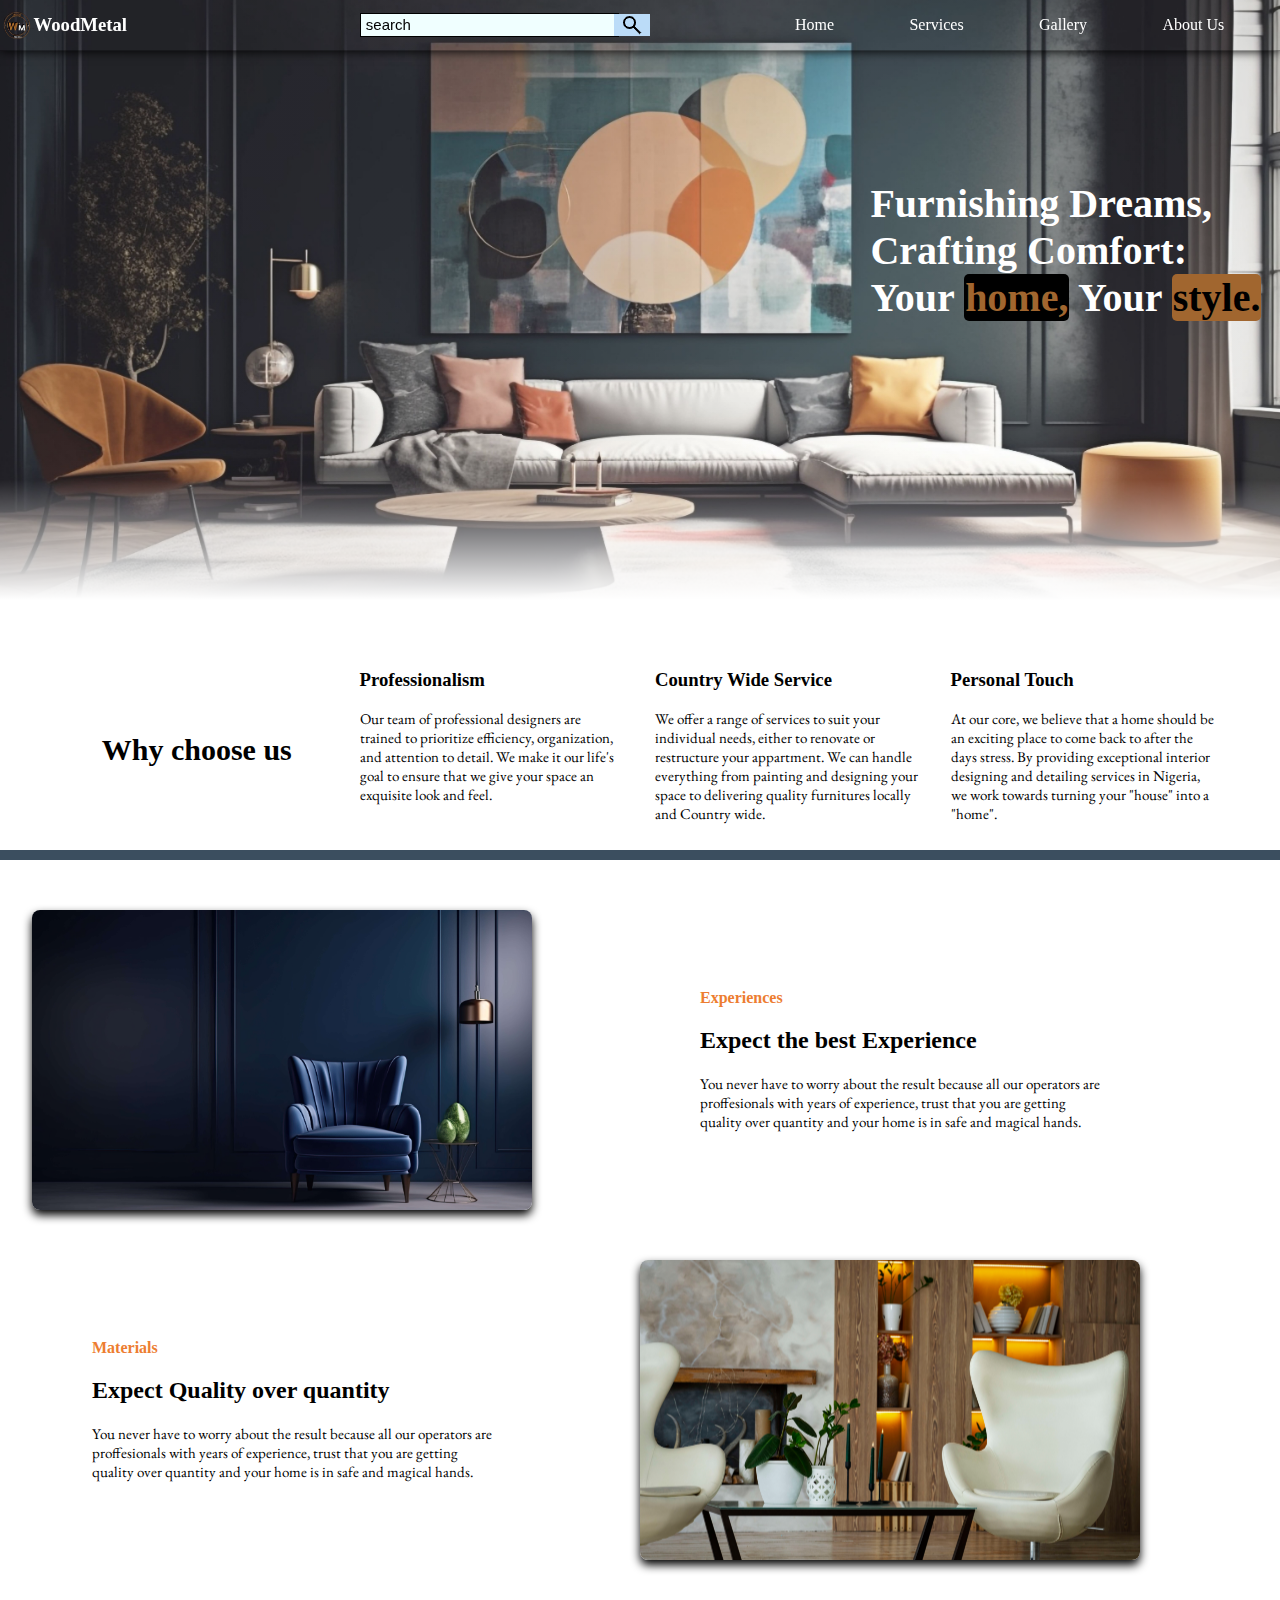
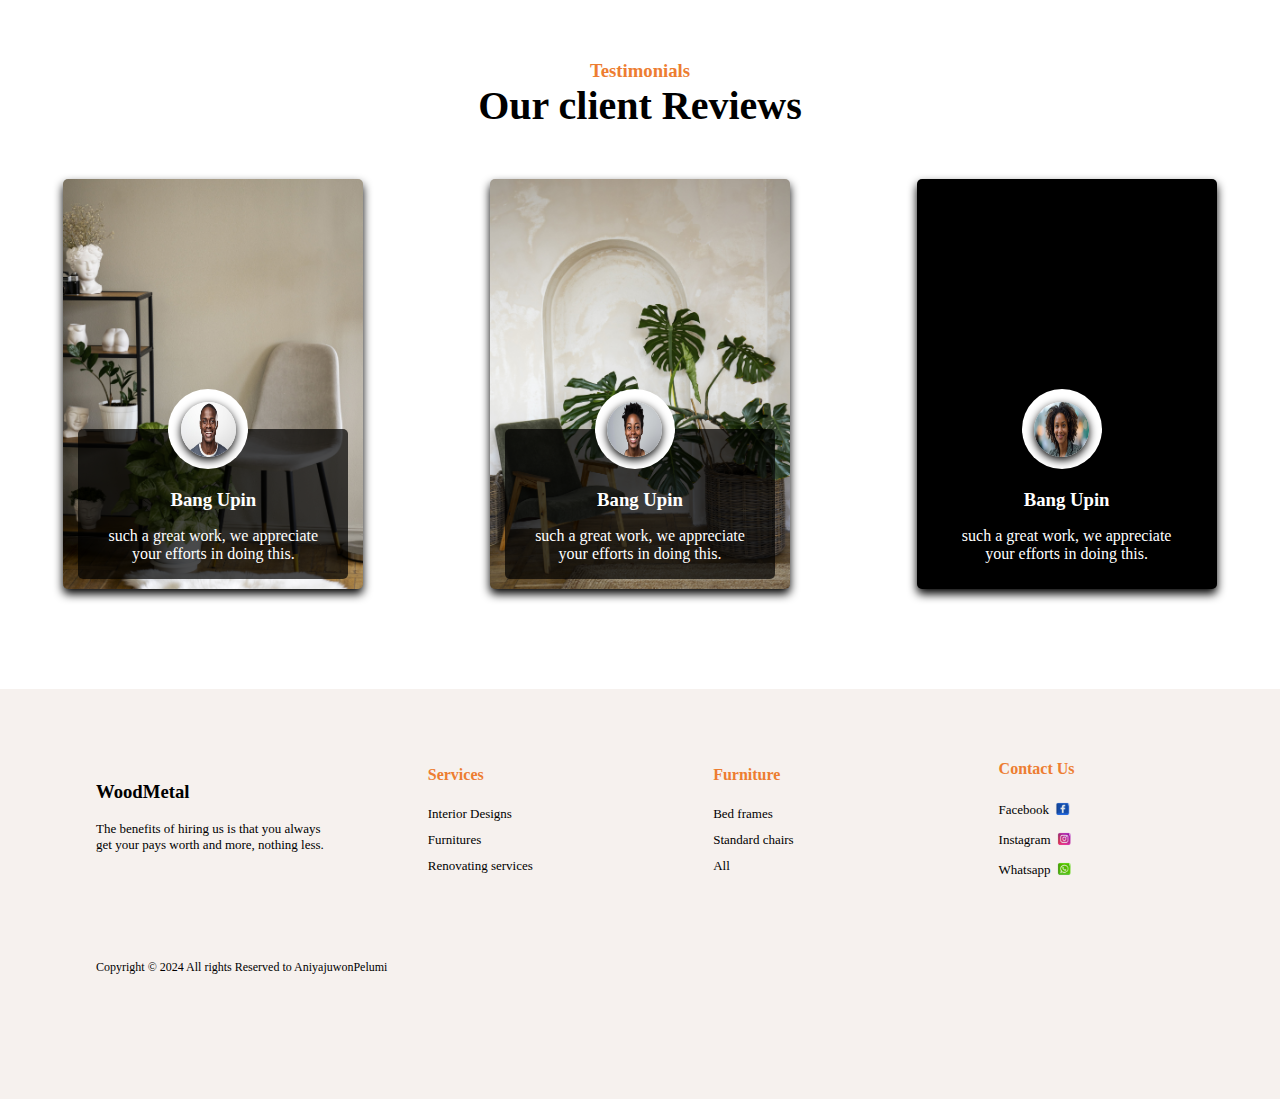
==== index.html @ c74e2928 "My first Commit" ====
<!DOCTYPE html>
<html lang="en">
  <head>
    <meta charset="UTF-8">
    <meta name="viewport" content="width= device-width, initial-scale= 1.0">
    <link rel="stylesheet" href="styles.css">
    <link rel="preconnect" href="https://fonts.googleapis.com">
<link rel="preconnect" href="https://fonts.gstatic.com" crossorigin>
<link href="https://fonts.googleapis.com/css2?family=EB+Garamond:ital,wght@0,400..800;1,400..800&display=swap" rel="stylesheet">
  </head>

  <body>
    <div class="hero-section">
      <div class="left-section">
        <div class="logo">
          
            <img src="./icons/WhatsApp_Image_2024-03-09_at_09.58.32_314a6c42-removebg-preview.png">
            <h3>WoodMetal</h3>
          
        </div>
      </div>
      <div class="middle-section">
        <input type="text" placeholder="search">
        <button class="search-button"><img src="./assets/search_FILL0_wght400_GRAD0_opsz24.png" class="search-icon"></button>
      </div>
      <div class="right-section">
        <a href="#"><p>Home</p></a>
        <a href="#"><p>Services</p></a>
        <a href="products.html"><p>Gallery</p></a>
        <a href="about.html"><p>About Us</p></a>
      </div>
    </div>
    <header>
      <div class="motto">
        <div><h1>Furnishing Dreams,</h1></div>
        <div><h1>Crafting Comfort:</h1></div>
        <div><h1>Your <span style="color: #A1662F; background-color: black; padding: 1px; border-radius: 5px;">home,</span> Your <span style="color: black; background-color: #A1662F; padding: 1px; border-radius: 5px;"> style.</span></h1></div>
      </div>
    </header>

    <main>
      <section class="introduction">
        <div class="grid one"><h1>Why choose us</h1></div>
        <div>
          <div><h3>Professionalism</h3></div>
          <div><p>Our team of professional designers are trained to prioritize efficiency, organization, and attention to detail. We make it our life's goal to ensure that we give your space an exquisite look and feel.</p></div>
          <div></div>
        </div>

        <div>
          <div><h3>Country Wide Service</h3></div>
          <div><p>We offer a range of services to suit your individual needs, either to renovate or restructure your appartment. We can handle everything from painting and designing your space to delivering quality furnitures locally and Country wide.</p></div>
        </div>

        <div>
          <div><h3>Personal Touch</h3></div>
          <div><p>At our core, we believe that a home should be an exciting place to come back to after the days stress. By providing exceptional interior designing and detailing services in Nigeria, we work towards turning your "house" into a "home".</p></div>
        </div>
      </section>
    </main>

    <div class="divider"></div>

    <section class="body">
      <div class="body-grid">
        <div class="image">
          
        </div>

        <div class="text">
          <h4 style="color: #ED7D31;">Experiences</h4>
          <h2>Expect the best Experience</h2>
          <p>You never have to worry about the result because all our operators are proffesionals with years of experience, trust that you are getting quality over quantity and your home is in safe and magical hands.</p>
        </div>
      </div>

      <div class="body-grid">
        <div class="text">
          <h4 style="color: #ED7D31;">Materials</h4>
          <h2>Expect Quality over quantity</h2>
          <p>You never have to worry about the result because all our operators are proffesionals with years of experience, trust that you are getting quality over quantity and your home is in safe and magical hands.</p>
        </div>

        <div class="image two">

        </div>
      </div>
    </section>

    <section class="testimonials">
      <div style="text-align: center; margin-bottom: 50px;">
        <h3 style="color: #ED7D31; margin: 0;">Testimonials</h3>
        <h1 style="color: black; margin: 0;">Our client Reviews</h1>
      </div>

      <div class="testimonials-grid">
        <div class="testimony first">
          <div class="card">
            <div class="circle">
              <img src="./assets/young-african-american-man-happy-surprised-expression_1194-589338.jpg">
            </div>
          </div>

          <div class="card-text">
            <h3 style="color: white;">Bang Upin</h3>
            <p style="color: white;">such a great work, we appreciate your efforts in doing this.</p>
          </div>
        </div>

        <div class="testimony second">
          <div class="card">
            <div class="circle">
              <img src="./assets/pretty-african-american-woman-happy-surprised-expression_1194-588889.jpg">
            </div>
          </div>

          <div class="card-text">
            <h3 style="color: white;">Bang Upin</h3>
            <p style="color: white;">such a great work, we appreciate your efforts in doing this.</p>
          </div>
        </div>

        <div class="testimony third">
          <div class="card">
            <div class="circle">
              <img src="./assets/medium-shot-woman-working-as-lawyer_23-2151202445.jpg">
            </div>
          </div>

          <div class="card-text">
            <h3 style="color: white;">Bang Upin</h3>
            <p style="color: white;">such a great work, we appreciate your efforts in doing this.</p>
          </div>
        </div>
      </div>
    </section>

    <footer>
      <div class="container">
        <div class="footer-details">
          <h3 style="color: black;">WoodMetal</h3>
          <p>The benefits of hiring us is that you always get your pays worth and more, nothing less.</p>
        </div>

        <div class="footer-links">
          <h4>Services</h4>
          <ul>
            <li>Interior Designs</li>
            <li>Furnitures</li>
            <li>Renovating services</li>
          </ul>
        </div>

        <div class="footer-links">
          <h4>Furniture</h4>
          <ul>
            <li>Bed frames</li>
            <li>Standard chairs</li>
            <li>All</li>
          </ul>
        </div>

        <div class="footer-links">
          <h4>Contact Us</h4>
          <ul>
            <a style="color: black;" href="https://www.facebook.com/nikky.johuson?mibextid=LQQJ4d"><li>Facebook <img src="./icons/3D_Square_with_Facebook_Logo-removebg-preview.png" height="20px"></li></a>
            <a style="color: black;" href="https://www.instagram.com/woodmetal21?igsh=MzRlODBiNWFlZA=="><li>Instagram <img src="./icons/3D_Square_with_Instagram_Logo-removebg-preview.png" height="20px"></li></a>
            <a style="color: black;" href="https://wa.me/+2348031964190"><li>Whatsapp <img src="./icons/3D_Square_with_WhatsApp_Logo-removebg-preview.png" height="20px"></li></a>
          </ul>
        </div>
      </div>

      <div class="footer">Copyright © 2024 All rights Reserved to AniyajuwonPelumi</div>
    </footer>

    <script src="./index.js"></script>
  </body>

</html>
---- styles.css ----
body{
  margin: 0;
  padding-top: 0px;
}

header{
  display: flex;
  width: 100%;
  height: 600px;
  background: linear-gradient(180deg, rgba(255, 255, 255, 0.1) 80%, rgba(255, 255, 255, 1)), url(./assets/modern-apartment-with-comfortable-sofa-decor-generated-by-ai.jpg);
  background-repeat: no-repeat;
  background-size: cover;
  background-position: center center;
  box-sizing: content-box;

  position: relative;
}

.motto{
  display: flex;
  flex-direction: column;

  position: relative;
  top: 30%;
  left: 68%;
}

h1{
  margin: 0;
  padding: 0;
  color: white;
  font-size: 40px;

  display: inline-block;
}

.hero-section{
  height: 50px;
  width: 100%;
  border-bottom: 1px solid rgba(0, 0, 0, 0.3);
  box-shadow: 0px 0px 10px;
  display: flex;
  justify-content: center;
  align-items: center;
  background-color: transparent;
  transition: background-color 0.3s ease;

  position: fixed;
  top: 0;

  z-index: 100;
}

.logo{
  display: flex;
  justify-content: flex-start;
  align-items: center;
}

.logo > img{
  height: 30px;
}

h3{
  align-self: center;
  color: white;
}

.left-section{
  height: 50px;
  flex: 0.5;
  display: flex;
}

.middle-section{
  display: flex;
  justify-content: center;
  align-items: center;
  height: 50px;
  flex: 1;
}

.search-button{
  display: flex;
  justify-content: center;
  align-items: center;

  height: 22px;
  border-style: none;
  background-color: rgb(187, 220, 248);

  cursor: pointer;

  margin-left: -5px;
}

.search-button:hover{
  background-color: rgb(136, 190, 237);
}

input{
  width: 250px;
  height: 20px;
  background-color: azure;
  padding-left: 5px;
  border: 1px solid  ;
}

input::placeholder{
  font-size: 15px;
  color: black;
}

input:focus{
  outline: none;
}

.right-section{
  display: flex;
  justify-content: space-around;
  align-items: center;
  height: 50px;
  flex: 1;
  color: white;
  
  padding-right: 18px;
}

a{
  text-decoration: none;
  color: white;
}

a:hover{
  color: #ED7D31;
}

main{
  width: 90vw;
  margin: 0px auto;
  

  z-index: 1;

  color: white;
}

.introduction{
  display: grid;
  grid-template-columns: 1fr 1fr 1fr 1fr;
  gap: 30px;

  color: black;

  margin-top: 50px;
}

.introduction > div{
  height: 200px;
}

.introduction p{
  font-size: 15px;
  font-family: "EB Garamond", serif;
  font-optical-sizing: auto;
  font-weight: 100;
  font-style: normal;
}

main h1{
  color: black;
  font-size: 30px;
}

main h3{
  color: black;
}

.one{
  display: flex;
  justify-content: center;
  align-items: center;
}

.divider{
  width: 100%;
  height: 10px;
  background-color: rgba(20, 43, 63, 0.836);
  margin-bottom: 50px;
}

.body{
  width: 95vw;
  margin: 10px auto;
}

.body-grid{
  display: grid;
  grid-template-columns: 1fr 1fr;
  margin-bottom: 50px;
}

.image{
  height: 300px;
  max-width: 500px;
  background-image: url(./assets/blue-armchair-against-blue-wall-living-room-interior-elegant-interior-design-with-copy-space-ai-generative.jpg);
  background-repeat: no-repeat;
  background-position: center;
  background-size: cover;

  border-radius: 8px;

  box-shadow: 0px 5px 10px;

  transition: transform 0.4s ease-out;
}

.image:hover{
  transform: translateY(-10px);
}

.two{
  background-image: url(./assets/interior-room-design-with-armchair-potted-plants.jpg);
}

.text{
  max-width: 70%;
  margin-left: 50px;

  display: flex;
  flex-direction: column;
  justify-content: center;
}

.text *{
  margin: 10px;
  padding: 0;
}

.text p{
  font-size: 15px;
  font-family: "EB Garamond", serif;
  font-optical-sizing: auto;
  font-weight: 100;
  font-style: normal;
}

.testimonials{
  margin-top: 100px;
  margin-bottom: 100px;
}

.testimonials-grid{
  display: flex;
  justify-content: space-around;
  align-items: center;
}

.testimonials-grid > div{
  height: 400px;
  width: 300px;
  background-color: black;
}

.testimony{
  border-radius: 5px;
}

.first{
  background-image: url(./assets/view-potted-plant-room-with-chair-shelf.jpg);
  background-position: center;
  background-repeat: no-repeat;
  background-size: cover;

  display: flex;
  justify-content: center;
  align-items: flex-end;

  position: relative;

  padding-bottom: 10px;

  box-shadow: 0px 5px 10px;
}

.card{
  background-color: rgba(0, 0, 0, 0.7);
  height: 150px;
  width: 90%;

  margin: 0 auto;

  border-radius: 5px;
}

.card-text{
  display: flex;
  flex-direction: column;
  text-align: center;

  width: 80%;
  margin: 0 auto;

  position: absolute;
  
  z-index: 1;
}

.card-text > h3{
  margin: 0;
}



.second{
  background-image: url(./assets/room-decor-with-potted-monstera-plant.jpg);
  background-position: center;
  background-repeat: no-repeat;
  background-size: cover;

  display: flex;
  justify-content: center;
  align-items: flex-end;

  position: relative;

  padding-bottom: 10px;

  box-shadow: 0px 5px 10px;
}

.third{
  background-image: url(./assets/interior-design-with-armchair-potted-plant.jpg);
  background-position: center;
  background-repeat: no-repeat;
  background-size: cover;

  display: flex;
  justify-content: center;
  align-items: flex-end;

  position: relative;

  padding-bottom: 10px;

  box-shadow: 0px 5px 10px;
}

.circle{
  height: 80px;
  width: 80px;
  border-radius: 50%;
  background-color: white;

  position: relative;
  top: -40px;
  left: 90px;

  display: flex;
  justify-content: center;
  align-items: center;
}

.circle > img{
  height: 55px;
  width: 55px;
  border-radius: 50%;
  background-repeat: no-repeat;
  background-position: center;
  background-size: cover;

  box-shadow: 0px 3px 8px;
}

footer{
  height: 40vh;
  width: 100%;
  background-color: #F6F1EE;

  padding-top: 50px;
}

.container{
  width: 85vw;
  margin: 0 auto;

  display: flex;
  gap: 100px;
  

  align-items: center;
  justify-content: space-between;
}

.container p{
  font-size: 13px;
}

.footer-details{
  flex: 1;
}

.footer-links{
  flex: 0.8;
}

.footer-links h4{
  color: #ED7D31;
}

ul{
  margin: 0;
  padding: 0;
  list-style: none;
}

li{
  margin-bottom: 10px;
  font-size: 13px;

  display: flex;
  justify-content: flex-start;
  align-items: center;
}

.footer{
  width: 85vw;
  margin: 0 auto;
  padding-top: 70px;
  font-size: 12px;
}


@media (max-width: 600px) {
  .motto{
    display: flex;
    flex-direction: column;
    
    position: relative;
    top: 150px;
    left: 10px;
  }
}

@media (max-width: 800px){
  .logo{
    display: flex;
    justify-content: flex-start;
    align-items: center;
  }
  
  .logo > img{
    height: 20px;
  }
  
  h3{
    align-self: center;
    color: white;
    font-size: xx-small;
  }

  input{
    max-width: 80px;
    height: 15px;
  }

  .search-button{
    height: 17px;
  }

  a{
    font-size: xx-small;
  }

  .footer-details{
    font-size: xx-small;
  }

  .footer-links{
    font-size: xx-small;
  }

  .container{
    gap: 20px;
  }

  .container p{
    font-size: xx-small;
  }
}


@media (min-width: 300px) and (max-width: 1080px){  
  .motto{
    display: flex;
    flex-direction: column;
    
    position: relative;
    top: 150px;
    left: 10px;
  }

  .introduction{
    display: grid;
    grid-template-rows: 1fr 1fr 1fr 1fr;
    grid-template-columns: 1fr;
    gap: 50px;

    max-width: 50%;

    margin: 40px auto;
  
    color: black;
  
    margin-top: 50px;
  }

  .testimonials-grid{
    display: grid;
    grid-template-columns: 1fr;
    grid-template-rows: 1fr 1fr 1fr;
    row-gap: 50px;
  }
  
  .testimonials-grid > div{
    height: 150px;
    max-width: 300px;
    background-color: black;
    margin: 0 auto;
  }
}

@media (min-width: 1025px) and (max-width: 1250px){
  .motto{
    display: flex;
    flex-direction: column;
    
    position: relative;
    top: 150px;
    left: 10px;
  }
}
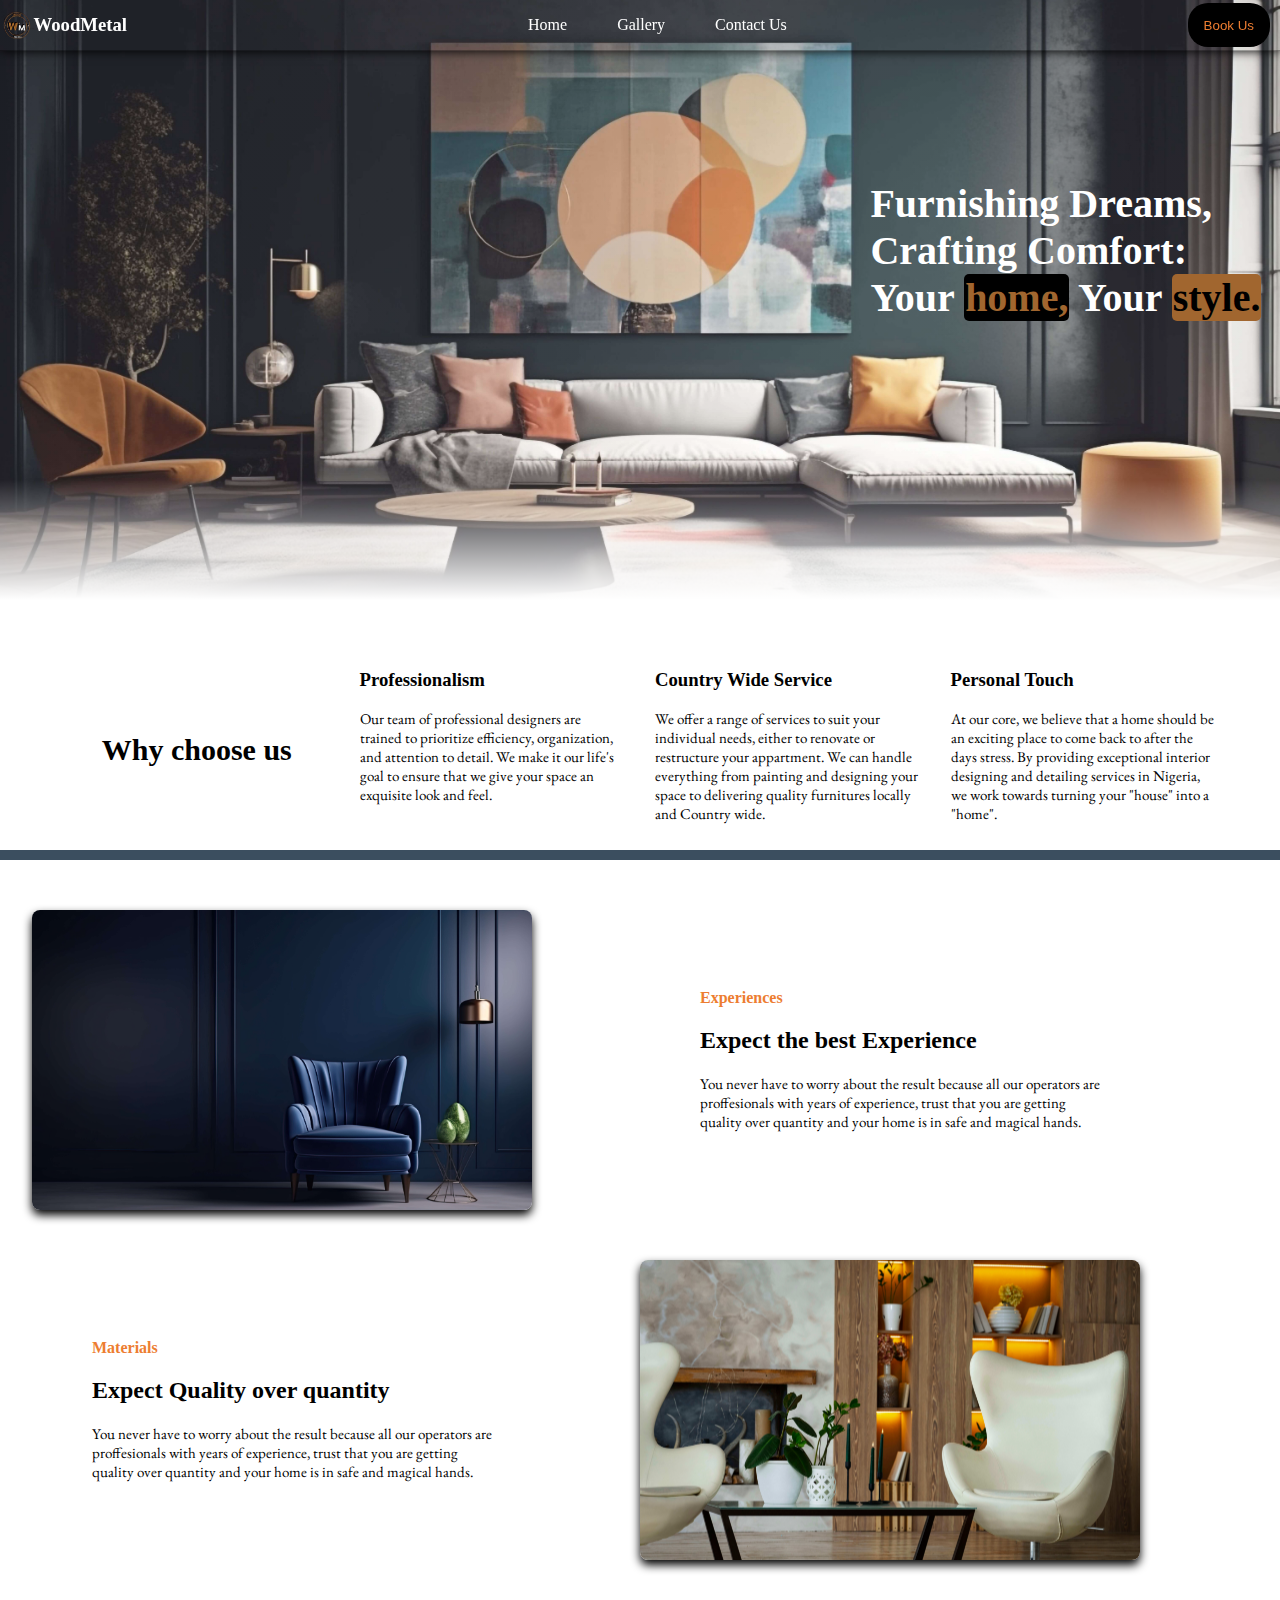
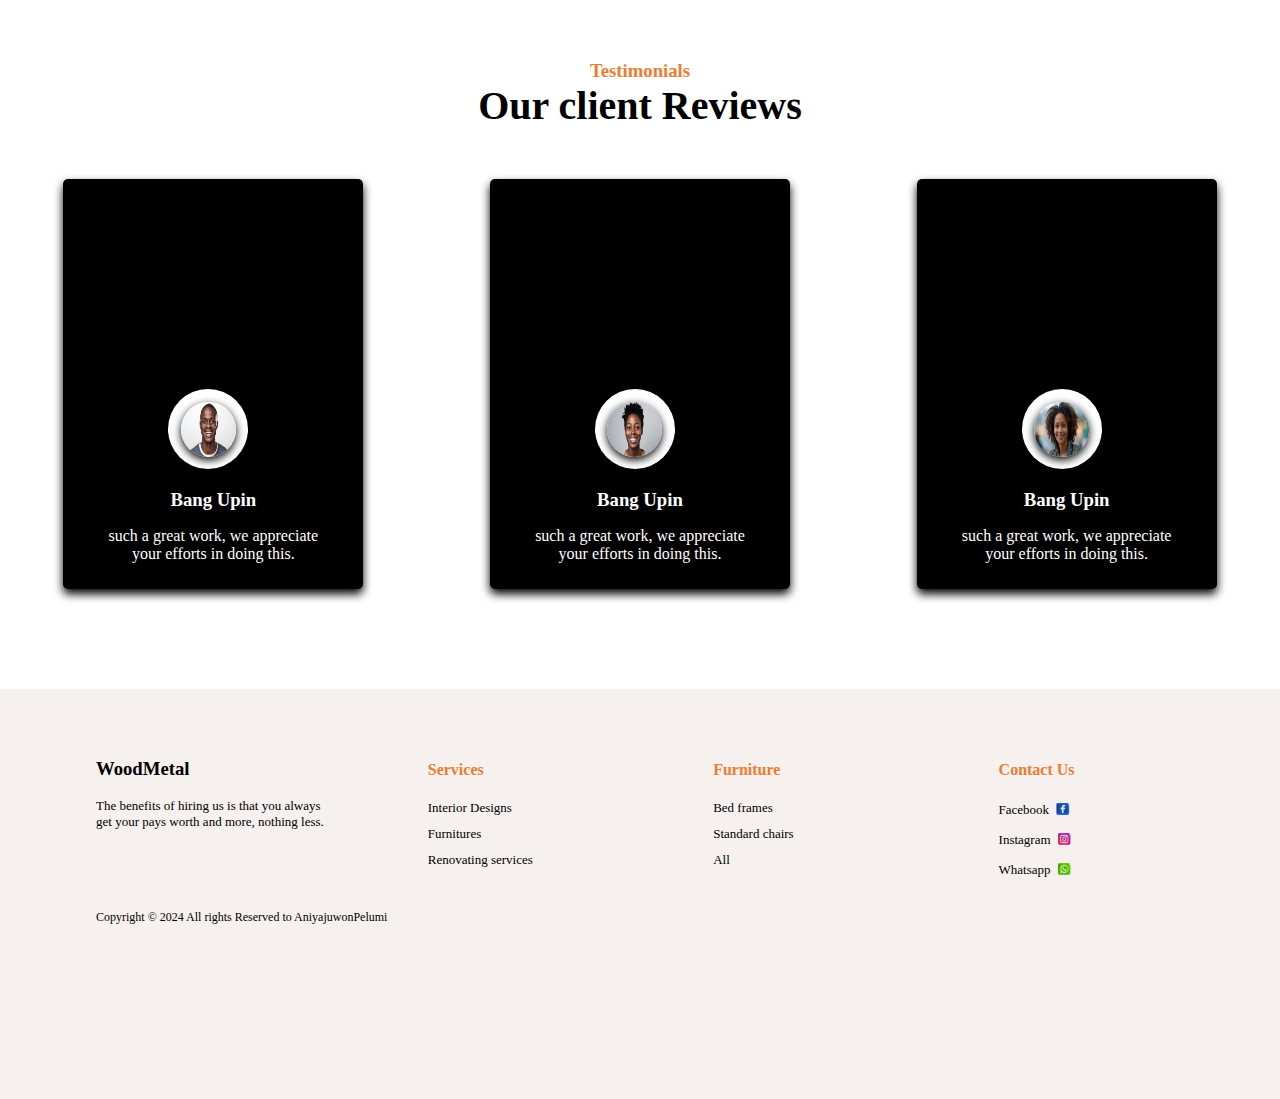
==== commit ff57463a: "new changes and features" ====
--- a/index.html
+++ b/index.html
@@ -5,36 +5,33 @@
     <meta name="viewport" content="width= device-width, initial-scale= 1.0">
     <link rel="stylesheet" href="styles.css">
     <link rel="preconnect" href="https://fonts.googleapis.com">
-<link rel="preconnect" href="https://fonts.gstatic.com" crossorigin>
-<link href="https://fonts.googleapis.com/css2?family=EB+Garamond:ital,wght@0,400..800;1,400..800&display=swap" rel="stylesheet">
+    <link rel="preconnect" href="https://fonts.gstatic.com" crossorigin>
+    <link href="https://fonts.googleapis.com/css2?family=EB+Garamond:ital,wght@0,400..800;1,400..800&display=swap" rel="stylesheet">
   </head>
 
   <body>
     <div class="hero-section">
       <div class="left-section">
         <div class="logo">
-          
             <img src="./icons/WhatsApp_Image_2024-03-09_at_09.58.32_314a6c42-removebg-preview.png">
             <h3>WoodMetal</h3>
-          
         </div>
       </div>
-      <div class="middle-section">
-        <input type="text" placeholder="search">
-        <button class="search-button"><img src="./assets/search_FILL0_wght400_GRAD0_opsz24.png" class="search-icon"></button>
-      </div>
+
       <div class="right-section">
         <a href="#"><p>Home</p></a>
-        <a href="#"><p>Services</p></a>
         <a href="products.html"><p>Gallery</p></a>
-        <a href="about.html"><p>About Us</p></a>
+        <a href="about.html"><p>Contact Us</p></a>
       </div>
+
+      <a href="./about.html"><button class="cta-button">Book Us</button></a>
     </div>
+
     <header>
       <div class="motto">
         <div><h1>Furnishing Dreams,</h1></div>
         <div><h1>Crafting Comfort:</h1></div>
-        <div><h1>Your <span style="color: #A1662F; background-color: black; padding: 1px; border-radius: 5px;">home,</span> Your <span style="color: black; background-color: #A1662F; padding: 1px; border-radius: 5px;"> style.</span></h1></div>
+        <div style="width: 100%;"><h1>Your <span style="color: #A1662F; background-color: black; padding: 1px; border-radius: 5px;">home,</span> Your <span style="color: black; background-color: #A1662F; padding: 1px; border-radius: 5px;"> style.</span></h1></div>
       </div>
     </header>
 
@@ -74,7 +71,7 @@
         </div>
       </div>
 
-      <div class="body-grid">
+      <div class="body-grid reverse">
         <div class="text">
           <h4 style="color: #ED7D31;">Materials</h4>
           <h2>Expect Quality over quantity</h2>
@@ -126,7 +123,7 @@
               <img src="./assets/medium-shot-woman-working-as-lawyer_23-2151202445.jpg">
             </div>
           </div>
-
+          
           <div class="card-text">
             <h3 style="color: white;">Bang Upin</h3>
             <p style="color: white;">such a great work, we appreciate your efforts in doing this.</p>
--- a/styles.css
+++ b/styles.css
@@ -1,6 +1,10 @@
+*{
+  box-sizing: content-box;
+}
+
 body{
   margin: 0;
-  padding-top: 0px;
+  padding-top: 0;
 }
 
 header{
@@ -40,7 +44,7 @@
   border-bottom: 1px solid rgba(0, 0, 0, 0.3);
   box-shadow: 0px 0px 10px;
   display: flex;
-  justify-content: center;
+  justify-content: space-between;
   align-items: center;
   background-color: transparent;
   transition: background-color 0.3s ease;
@@ -68,62 +72,35 @@
 
 .left-section{
   height: 50px;
-  flex: 0.5;
-  display: flex;
-}
-
-.middle-section{
-  display: flex;
-  justify-content: center;
-  align-items: center;
+  display: flex;
+  justify-content: center;
+  align-items: center;
+}
+
+.right-section{
+  display: flex;
+  justify-content: center;
+  align-items: center;
+  gap: 50px;
   height: 50px;
-  flex: 1;
-}
-
-.search-button{
-  display: flex;
-  justify-content: center;
-  align-items: center;
-
-  height: 22px;
-  border-style: none;
-  background-color: rgb(187, 220, 248);
-
+  color: white;
+}
+
+.cta-button{
+  height: 40px;
+  padding: 2px 16px;
+  margin-right: 10px;
+  background-color: black;
+  border-radius: 20px;
+  border: none;
+  color: #ED7D31;
+  transition: all ease 0.2s;
+}
+
+.cta-button:hover{
+  background-color: #ED7D31;
+  color: black;
   cursor: pointer;
-
-  margin-left: -5px;
-}
-
-.search-button:hover{
-  background-color: rgb(136, 190, 237);
-}
-
-input{
-  width: 250px;
-  height: 20px;
-  background-color: azure;
-  padding-left: 5px;
-  border: 1px solid  ;
-}
-
-input::placeholder{
-  font-size: 15px;
-  color: black;
-}
-
-input:focus{
-  outline: none;
-}
-
-.right-section{
-  display: flex;
-  justify-content: space-around;
-  align-items: center;
-  height: 50px;
-  flex: 1;
-  color: white;
-  
-  padding-right: 18px;
 }
 
 a{
@@ -267,7 +244,7 @@
 }
 
 .first{
-  background-image: url(./assets/view-potted-plant-room-with-chair-shelf.jpg);
+  background-image: black;
   background-position: center;
   background-repeat: no-repeat;
   background-size: cover;
@@ -313,7 +290,7 @@
 
 
 .second{
-  background-image: url(./assets/room-decor-with-potted-monstera-plant.jpg);
+  background-image: black;
   background-position: center;
   background-repeat: no-repeat;
   background-size: cover;
@@ -330,7 +307,7 @@
 }
 
 .third{
-  background-image: url(./assets/interior-design-with-armchair-potted-plant.jpg);
+  background-image: black;
   background-position: center;
   background-repeat: no-repeat;
   background-size: cover;
@@ -388,7 +365,7 @@
   gap: 100px;
   
 
-  align-items: center;
+  align-items: baseline;
   justify-content: space-between;
 }
 
@@ -425,8 +402,7 @@
 
 .footer{
   width: 85vw;
-  margin: 0 auto;
-  padding-top: 70px;
+  margin: 20px auto;
   font-size: 12px;
 }
 
@@ -440,6 +416,17 @@
     top: 150px;
     left: 10px;
   }
+
+  .body-grid{
+    display: flex;
+    flex-direction: column;
+    text-align: center;
+    gap: 20px;
+  }
+
+  .reverse{
+    flex-direction: column-reverse;
+  }
 }
 
 @media (max-width: 800px){
@@ -452,6 +439,10 @@
   .logo > img{
     height: 20px;
   }
+
+  .right-section{
+    gap: 20px;
+  }
   
   h3{
     align-self: center;
@@ -459,15 +450,6 @@
     font-size: xx-small;
   }
 
-  input{
-    max-width: 80px;
-    height: 15px;
-  }
-
-  .search-button{
-    height: 17px;
-  }
-
   a{
     font-size: xx-small;
   }
@@ -480,6 +462,10 @@
     font-size: xx-small;
   }
 
+  .footer-links li{
+    font-size: xx-small;
+  }
+
   .container{
     gap: 20px;
   }
@@ -491,13 +477,17 @@
 
 
 @media (min-width: 300px) and (max-width: 1080px){  
+  .cta-button{
+    scale: 0.6;
+  }
+  
   .motto{
     display: flex;
     flex-direction: column;
     
     position: relative;
     top: 150px;
-    left: 10px;
+    left: 0;
   }
 
   .introduction{
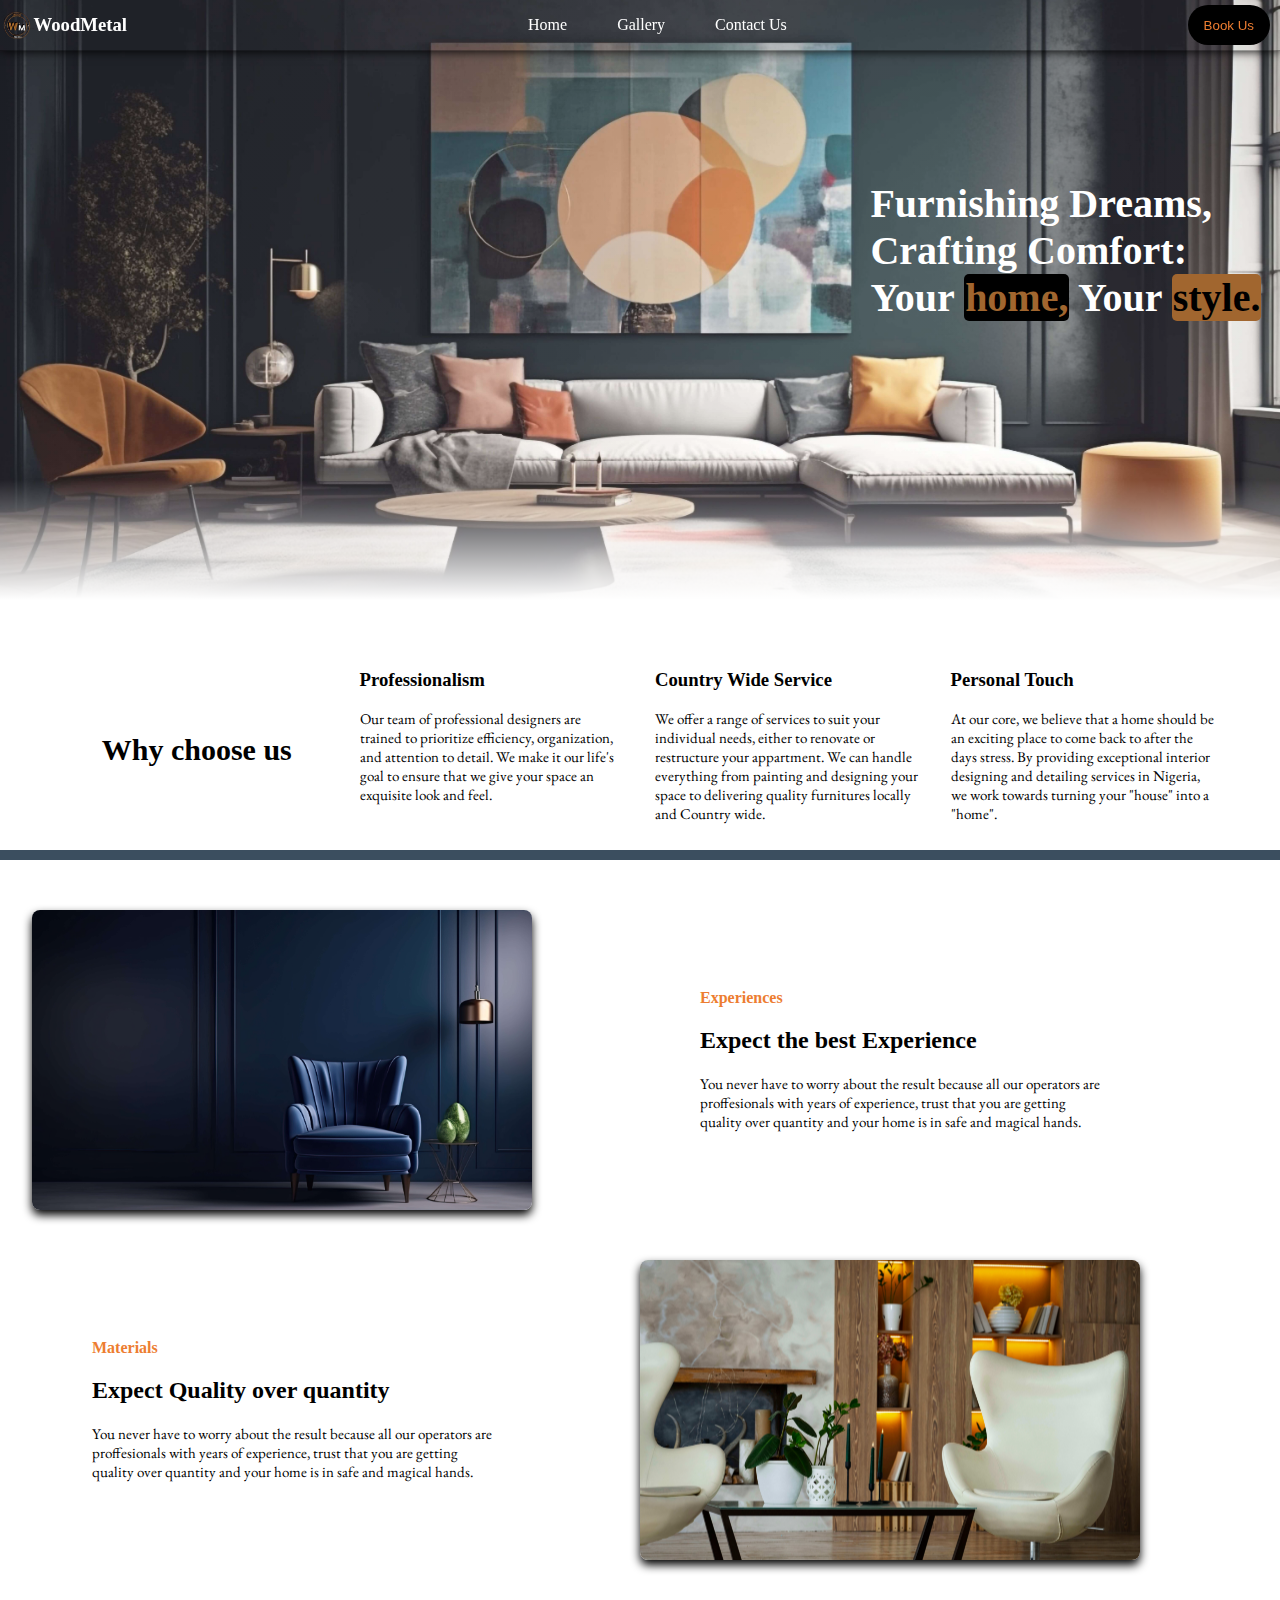
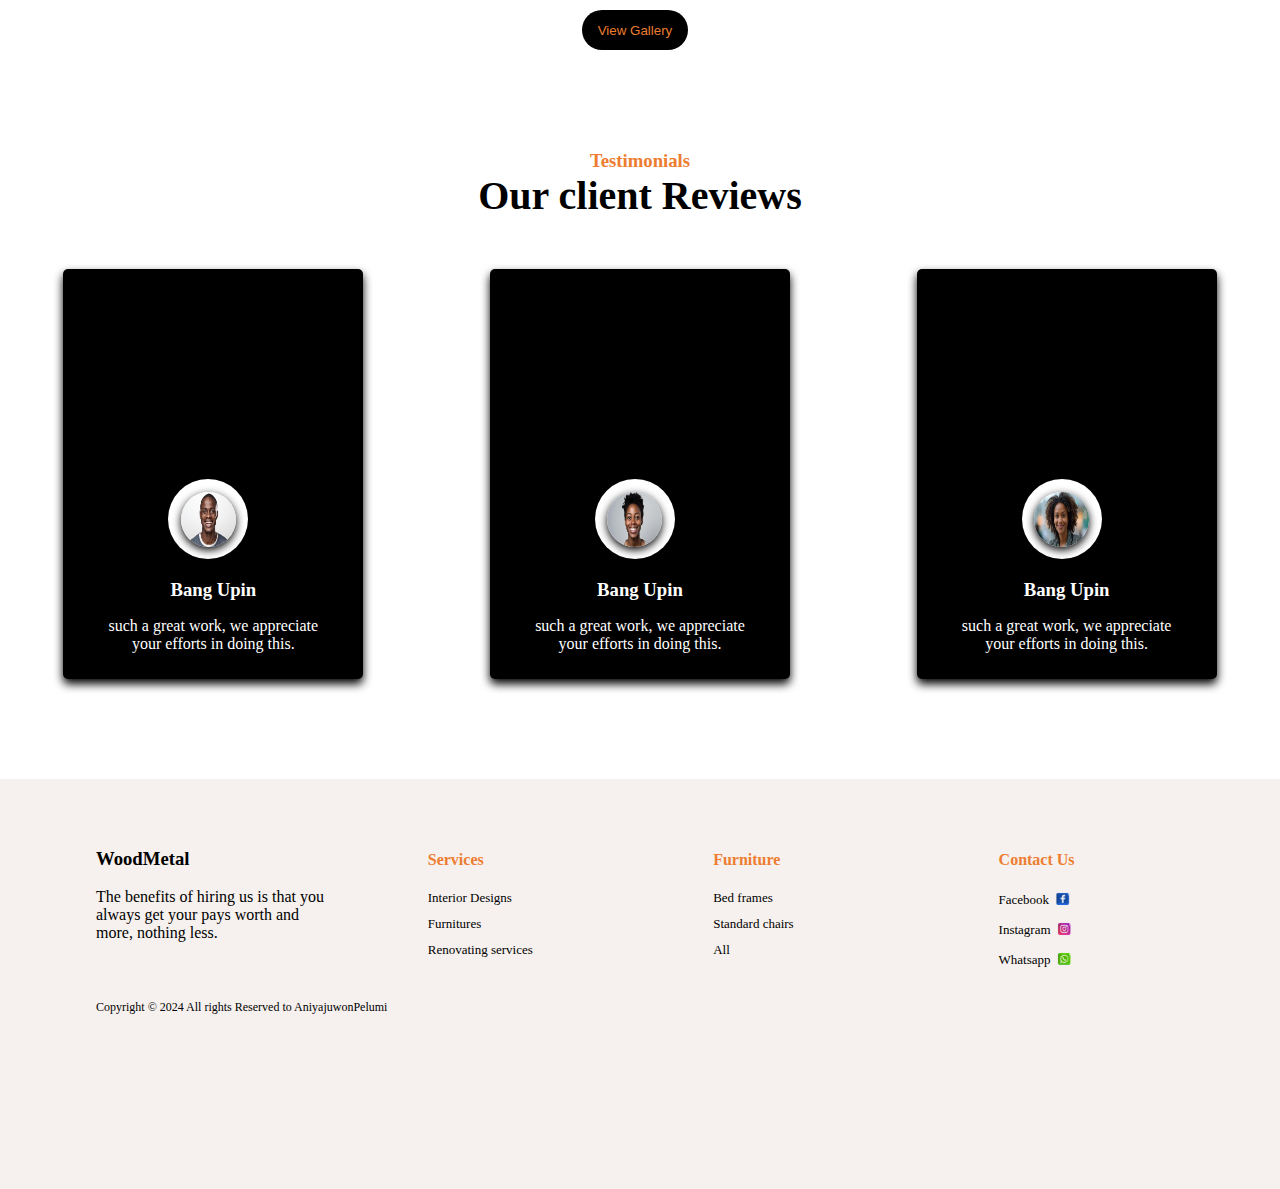
==== commit 049a4cce: "new changes" ====
--- a/index.html
+++ b/index.html
@@ -24,7 +24,7 @@
         <a href="about.html"><p>Contact Us</p></a>
       </div>
 
-      <a href="./about.html"><button class="cta-button">Book Us</button></a>
+      <button class="cta-button" onclick="location.href='about.html';">Book Us</button>
     </div>
 
     <header>
@@ -79,9 +79,10 @@
         </div>
 
         <div class="image two">
-
         </div>
       </div>
+
+      <button class="cta-button" onclick="location.href='products.html';">View Gallery</button>
     </section>
 
     <section class="testimonials">
--- a/styles.css
+++ b/styles.css
@@ -1,7 +1,3 @@
-*{
-  box-sizing: content-box;
-}
-
 body{
   margin: 0;
   padding-top: 0;
@@ -169,6 +165,10 @@
 .body{
   width: 95vw;
   margin: 10px auto;
+  display: flex;
+  flex-direction: column;
+  justify-content: center;
+  align-items: center;
 }
 
 .body-grid{
@@ -370,7 +370,7 @@
 }
 
 .container p{
-  font-size: 13px;
+  /* font-size: 13px; */
 }
 
 .footer-details{
@@ -447,7 +447,7 @@
   h3{
     align-self: center;
     color: white;
-    font-size: xx-small;
+    /* font-size: xx-small; */
   }
 
   a{
@@ -480,7 +480,7 @@
   .cta-button{
     scale: 0.6;
   }
-  
+
   .motto{
     display: flex;
     flex-direction: column;
